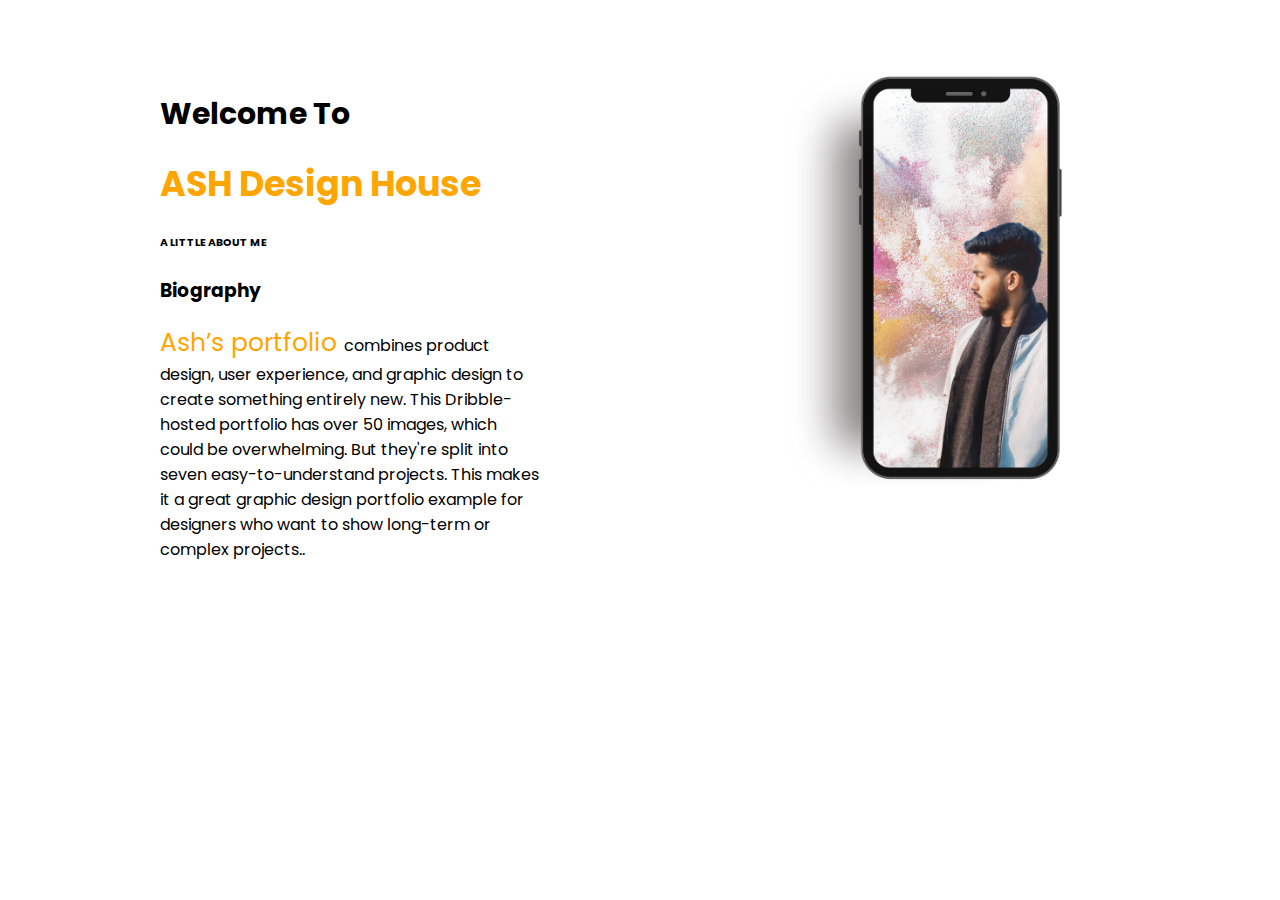
==== index.html @ 67d82125 "added top part" ====
<!DOCTYPE html>
<html lang="en">
<head>
    <link rel="preconnect" href="https://fonts.googleapis.com">
    <link rel="preconnect" href="https://fonts.gstatic.com" crossorigin>
    <link href="https://fonts.googleapis.com/css2?family=Poppins:wght@200&display=swap" rel="stylesheet">
    <link rel="stylesheet" href="style.css">
    <title>Ash protfolio</title>
    
    
</head>
<body>
    <section>
        <div class="half-width">
            <h1> Welcome To </h1>
            <h1><span class="Name-highlight">ASH Design House</span></h1>
            <h6>A LITTLE ABOUT ME</h6>
            <h3>Biography</h3>
            <p> <span class="Name-1-highlight">Ash’s portfolio </span>  combines product design, user experience, and graphic design to create something entirely new. This Dribble-hosted portfolio has over 50 images, which could be overwhelming. But they're split into seven easy-to-understand projects.

                This makes it a great graphic design portfolio example for designers who want to show long-term or complex projects..</p>
        </div>

       <div class="half-width">
        <img src="Profile.png" alt="">
     </div>
    </section>

</body>
</html>
---- style.css ----
body{
    font-family: 'Poppins', sans-serif;
}

h1{
    font-size: 30px;
    
}
.Name-highlight{
    font-size: 35px;
    color: orange;
}
.Name-1-highlight{
    font-size: 25px;
    color: orange;
}
.half-width{
    width: 30%;
    float: left;
    margin: 5%;
    padding-left: 7%;

    
}
.half-width img{
    width: 109%;
  
}
.p{
    text-align: justify;
    text-justify: inter-word;
  }
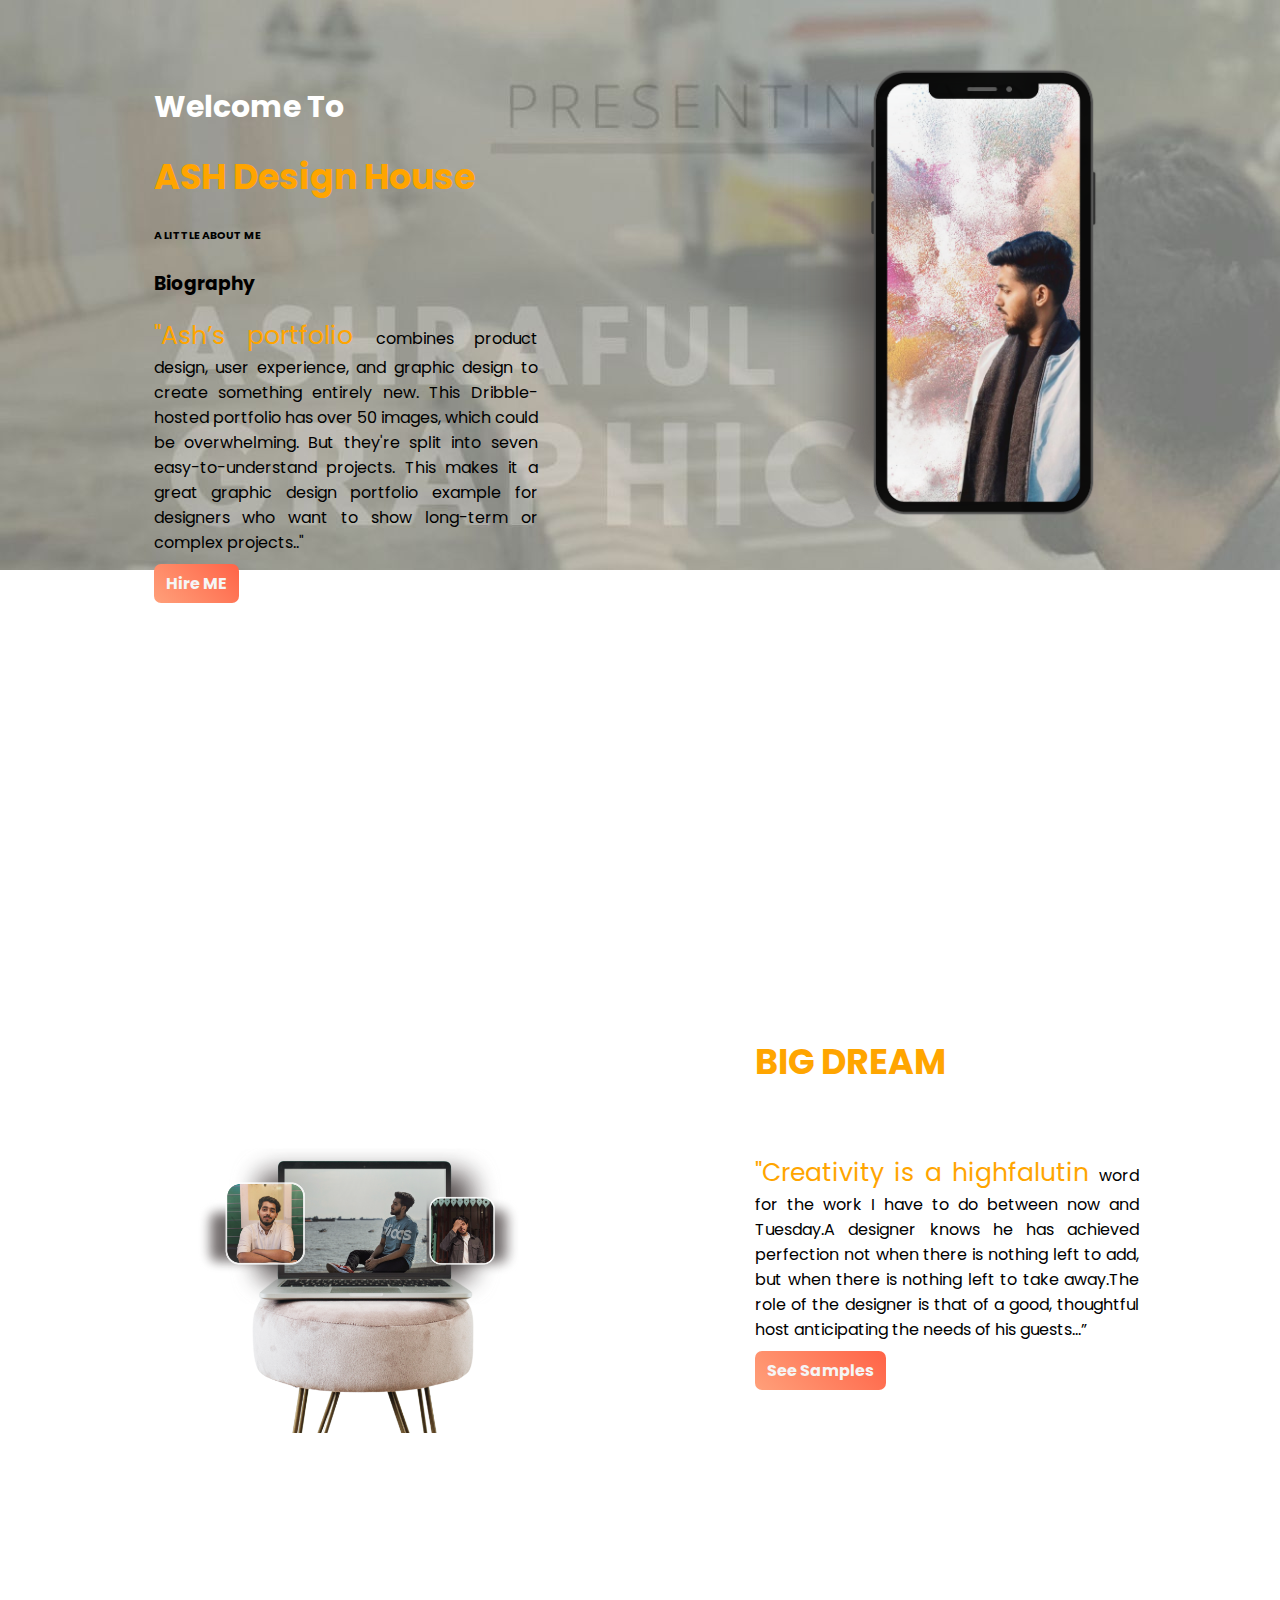
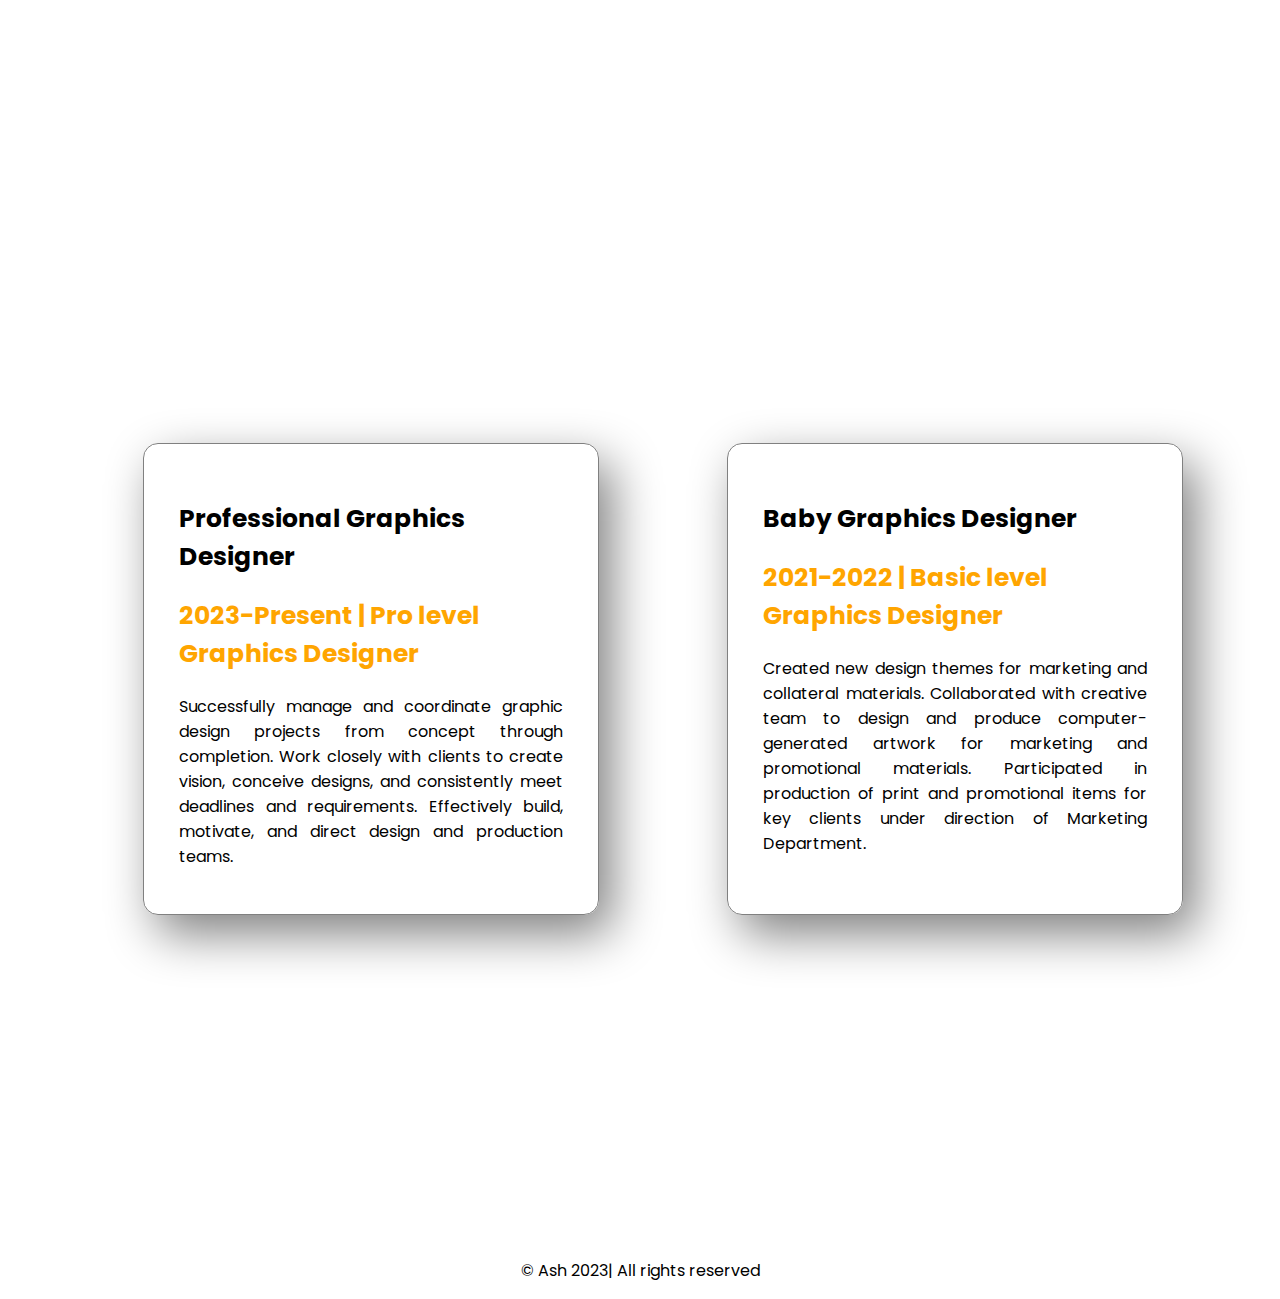
==== commit 64b087e0: "finished my first ever website" ====
--- a/index.html
+++ b/index.html
@@ -1,6 +1,7 @@
 <!DOCTYPE html>
 <html lang="en">
 <head>
+    
     <link rel="preconnect" href="https://fonts.googleapis.com">
     <link rel="preconnect" href="https://fonts.gstatic.com" crossorigin>
     <link href="https://fonts.googleapis.com/css2?family=Poppins:wght@200&display=swap" rel="stylesheet">
@@ -9,22 +10,56 @@
     
     
 </head>
-<body>
-    <section>
+<body class="top-banner">
+    <section >
         <div class="half-width">
-            <h1> Welcome To </h1>
-            <h1><span class="Name-highlight">ASH Design House</span></h1>
+            <h1><span class="Name-3-highlight">Welcome To</span> </h1>
+            <h1><span class="Name-4-highlight">ASH Design House</span></h1>
             <h6>A LITTLE ABOUT ME</h6>
             <h3>Biography</h3>
-            <p> <span class="Name-1-highlight">Ash’s portfolio </span>  combines product design, user experience, and graphic design to create something entirely new. This Dribble-hosted portfolio has over 50 images, which could be overwhelming. But they're split into seven easy-to-understand projects.
-
-                This makes it a great graphic design portfolio example for designers who want to show long-term or complex projects..</p>
-        </div>
+            <p class="ex-01"> <span class="Name-1-highlight">"Ash’s portfolio </span>  combines product design, user experience, and graphic design to create something entirely new. This Dribble-hosted portfolio has over 50 images, which could be overwhelming. But they're split into seven easy-to-understand projects.
+            This makes it a great graphic design portfolio example for designers who want to show long-term or complex projects.."</p>
+                <a class="link-button" target="_blank" href="https://www.instagram.com/ash_dude07/?igshid=ZDc4ODBmNjlmNQ%3D%3D">Hire ME</a>
+            </div>
 
        <div class="half-width">
         <img src="Profile.png" alt="">
      </div>
     </section>
+    <section class="Dream-area">
+        <div class="half-width">
+            <img src="2ndprofile.png">
+
+        </div>
+        <div class="half-width">
+            <h2><span class="Name-4-highlight"> BIG DREAM </span></h2>
+            <h6><span class="Name-3-highlight">Become World No.1 Graphics designer </span> </h6>
+            <p class="ex-01"> <span class="Name-1-highlight">"Creativity is a highfalutin </span> word for the work I have to do between now and Tuesday.A designer knows he has achieved perfection not when there is nothing left to add, but when there is nothing left to take away.The role of the designer is that of a good, thoughtful host anticipating the needs of his guests...” </p>
+            <a class="link-button" target="_blank" href="https://www.youtube.com/watch?v=FGaO0krcOE4">See Samples</a>
+
+
+        </div>
+
+
+    </section>
+    <section class="experience-area">
+        <div class="half-width single-experience">
+            <h2>Professional Graphics Designer </h2>
+            <h4><span class="Name-1-highlight">2023-Present | Pro level Graphics Designer</span> </h4>
+            <p class="ex-01">Successfully manage and coordinate graphic design projects from concept through completion. Work closely with clients to create vision, conceive designs, and consistently meet deadlines and requirements. Effectively build, motivate, and direct design and production teams.</p>
+    
+        </div>
+        <div  class="half-width single-experience">
+            <h2>Baby Graphics Designer </h2>
+            <h4><span class="Name-1-highlight">2021-2022 | Basic level Graphics Designer</span> </h4>
+            
+            <p class="ex-01">Created new design themes for marketing and collateral materials. Collaborated with creative team to design and produce computer-generated artwork for marketing and promotional materials. Participated in production of print and promotional items for key clients under direction of Marketing Department.</p>
+    
+        </div>
+    </section>
+<footer>
+    <p> © Ash 2023| All rights reserved</p>
+</footer>
 
 </body>
 </html>--- a/style.css
+++ b/style.css
@@ -1,19 +1,31 @@
 body{
     font-family: 'Poppins', sans-serif;
+    margin: 0px;
 }
 
 h1{
     font-size: 30px;
     
 }
-.Name-highlight{
+
+
+h2{
+    font-size: 25px;
+}
+.Name-4-highlight{
     font-size: 35px;
     color: orange;
 }
 .Name-1-highlight{
     font-size: 25px;
     color: orange;
+
 }
+.Name-3-highlight{
+    color: white;
+
+}
+
 .half-width{
     width: 30%;
     float: left;
@@ -23,10 +35,71 @@
     
 }
 .half-width img{
-    width: 109%;
+    width: 119%;
   
 }
 .p{
     text-align: justify;
     text-justify: inter-word;
-  }+    ;
+  }
+
+.top-banner{ background-image: url("back2.jpg");
+    
+    background-repeat: no-repeat;
+    height:auto;
+    width: auto;
+    background-attachment: fixed;
+}
+section{
+    height:800px;
+    padding-bottom: 150px;
+}
+.link-button{
+    text-decoration: none;
+    background-image: linear-gradient(45deg,lightsalmon, tomato);
+    padding: 8px 12px;
+    border-radius: 7px;
+    color: whitesmoke;
+    font-weight: bold;
+    
+
+}
+
+.experience-area{
+      width: 100%;
+      float: left;
+      padding: 79px;
+
+}
+.Dream-area img{
+    width: 109%;
+}
+.single-experience{
+    box-shadow: 13px 19px 49px gray;
+    border-radius: 15px ;
+    height: 50%;
+    width: 30%;
+    float: left;
+   
+   padding: 35px;
+   
+   border: 0.5px solid gray; 
+   
+}
+.ex-01{
+    text-align: justify;
+}
+#full-stack{
+    border-left: 5x solid  ;
+    border-image: linear-gradient( 180deg, black gray);
+    border-image-slice: 1;
+}
+#baby{
+    border-left: 5x solid  ;
+    border-image: linear-gradient( 180deg,rgb(0, 0, 0) rgb(17, 52, 150));
+    border-image-slice: 1;
+}
+footer p{
+    text-align: center;
+}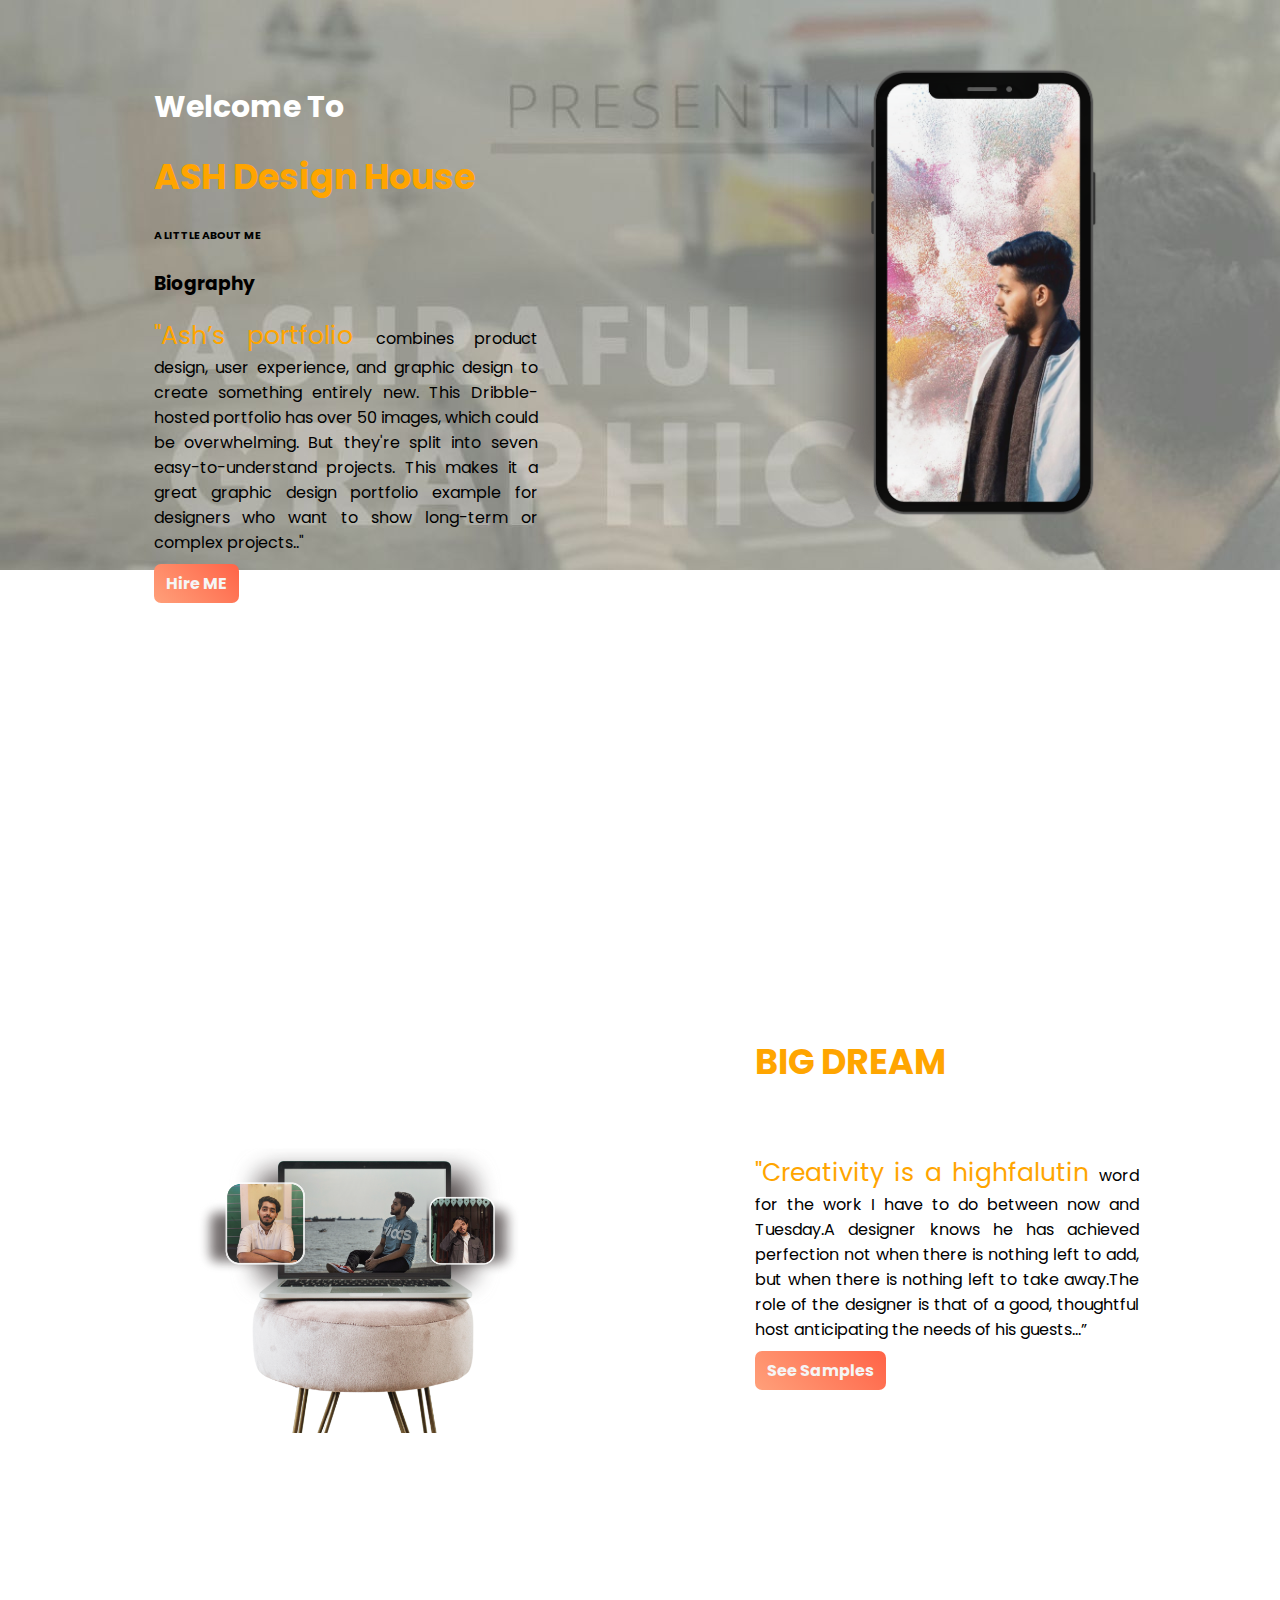
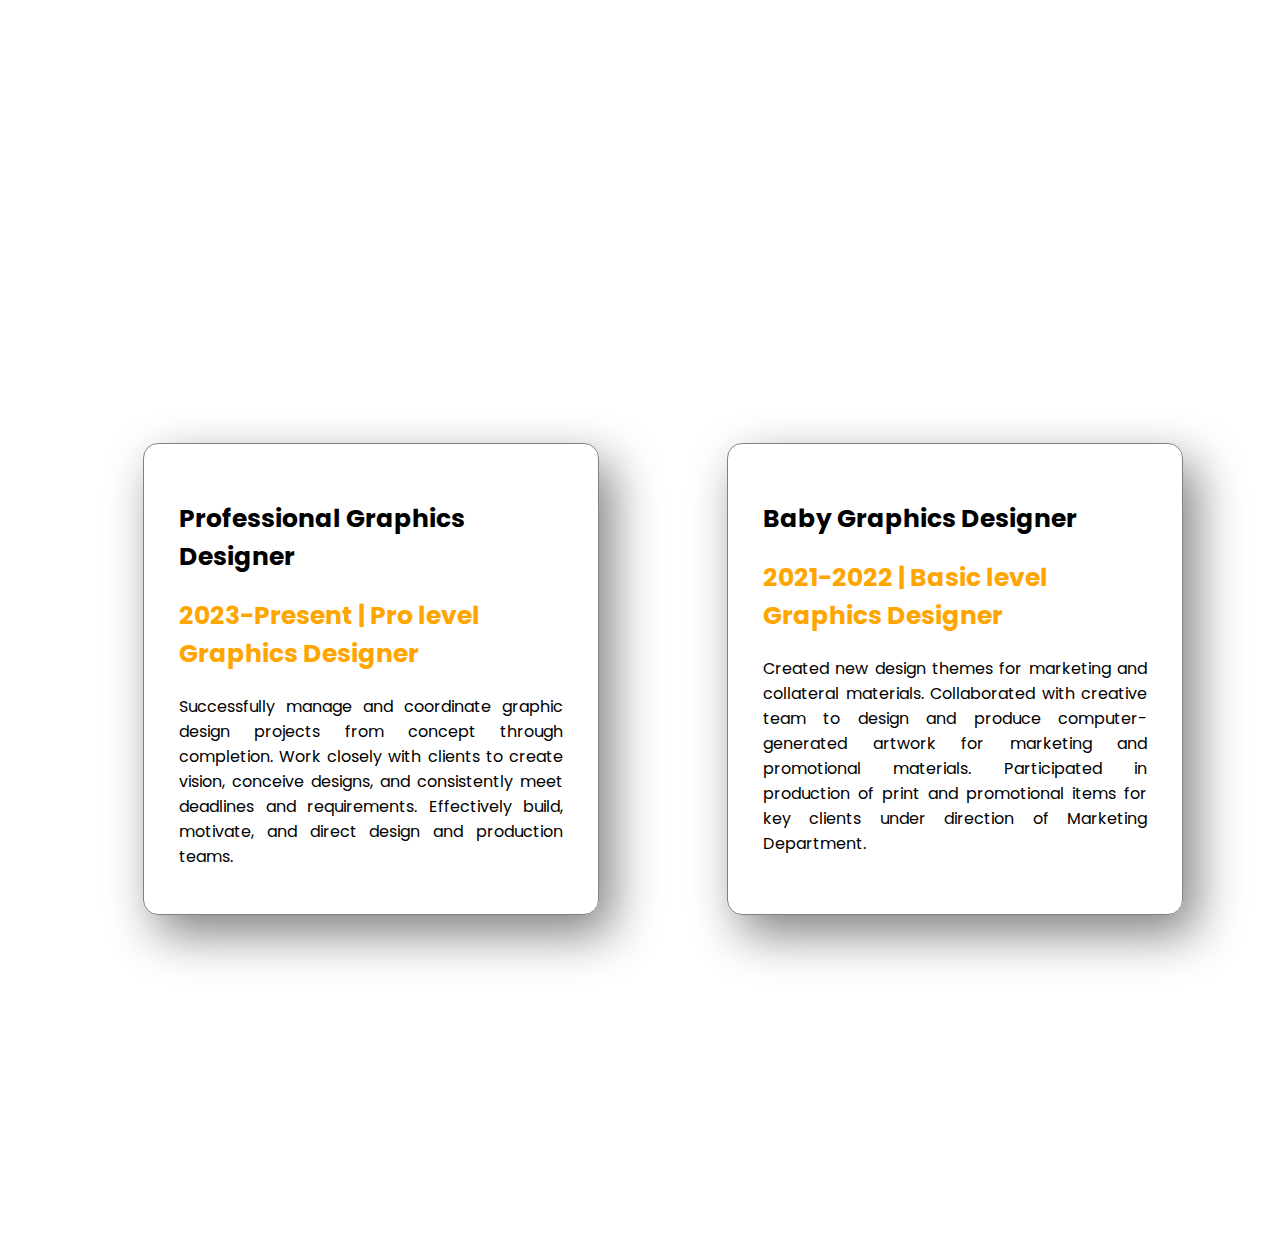
==== commit 6ad9a5a5: "finished my first portfolio" ====
--- a/index.html
+++ b/index.html
@@ -57,9 +57,6 @@
     
         </div>
     </section>
-<footer>
-    <p> © Ash 2023| All rights reserved</p>
-</footer>
 
 </body>
 </html>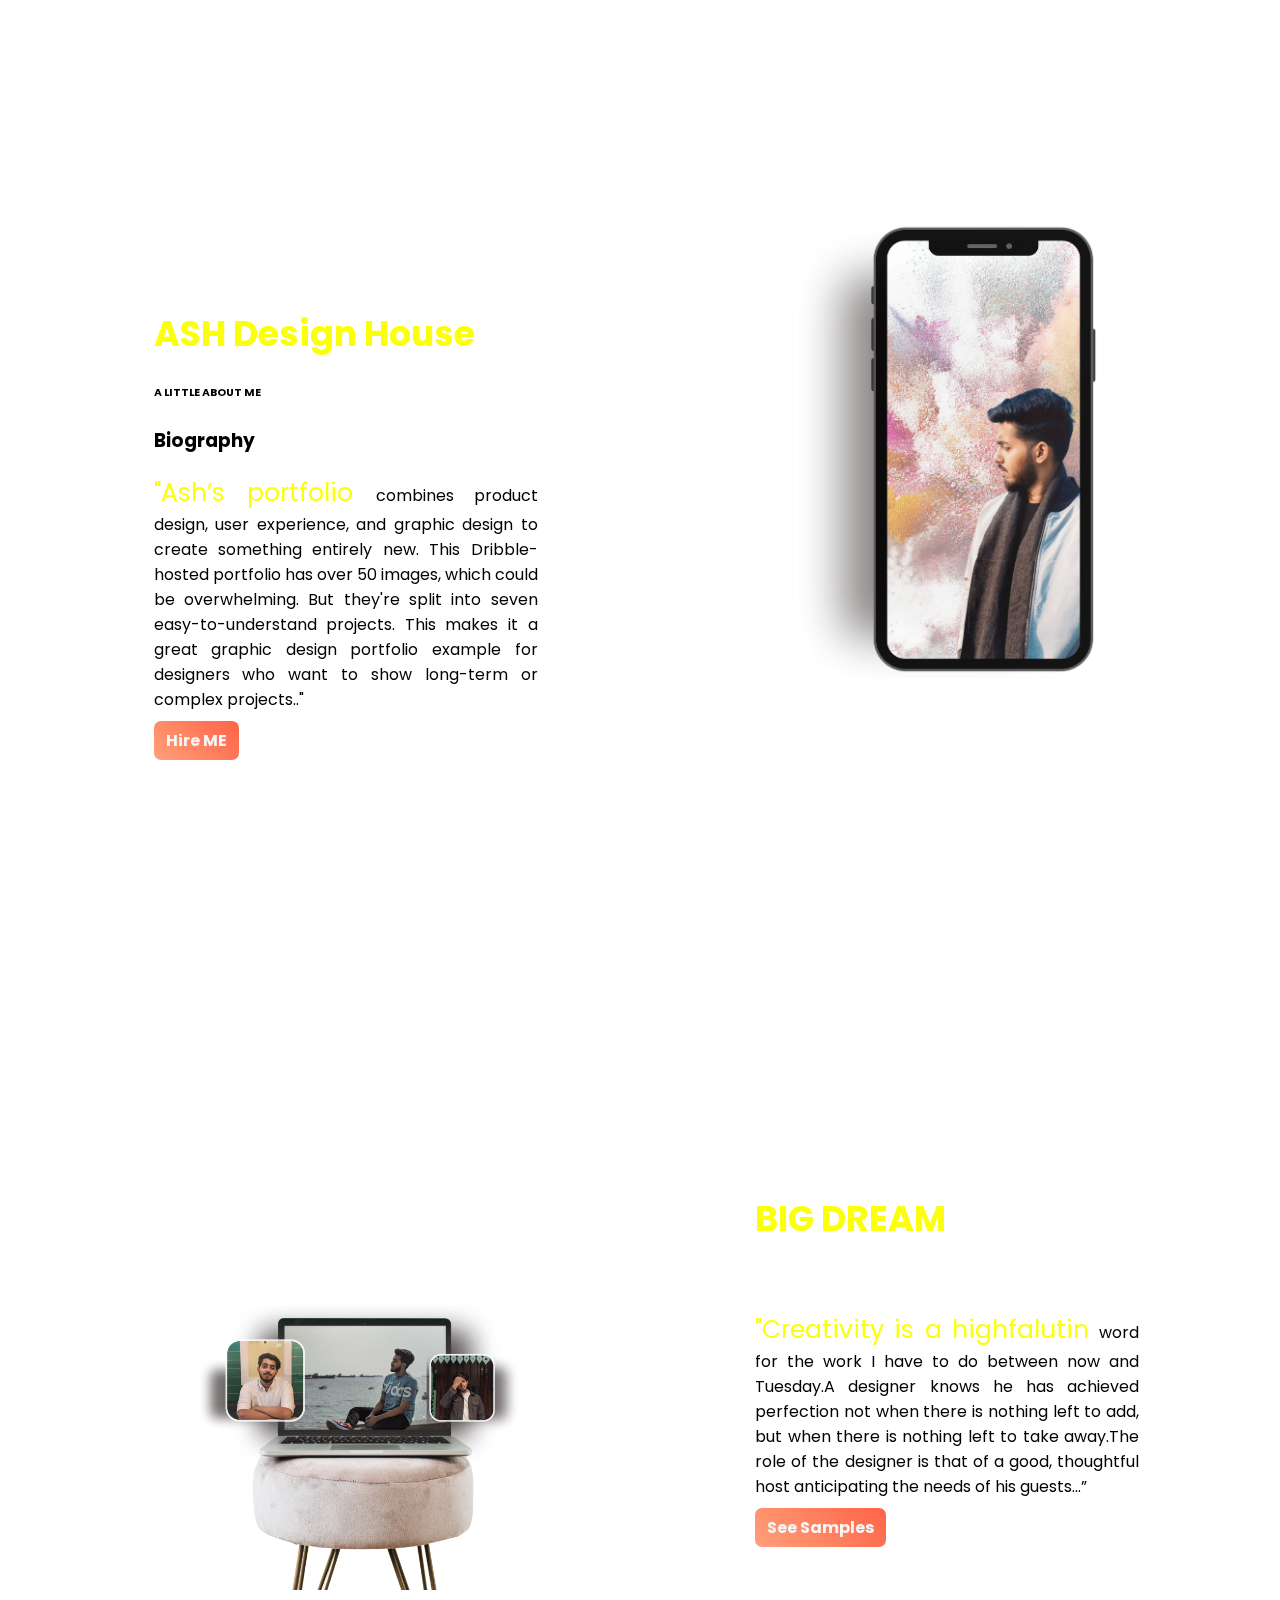
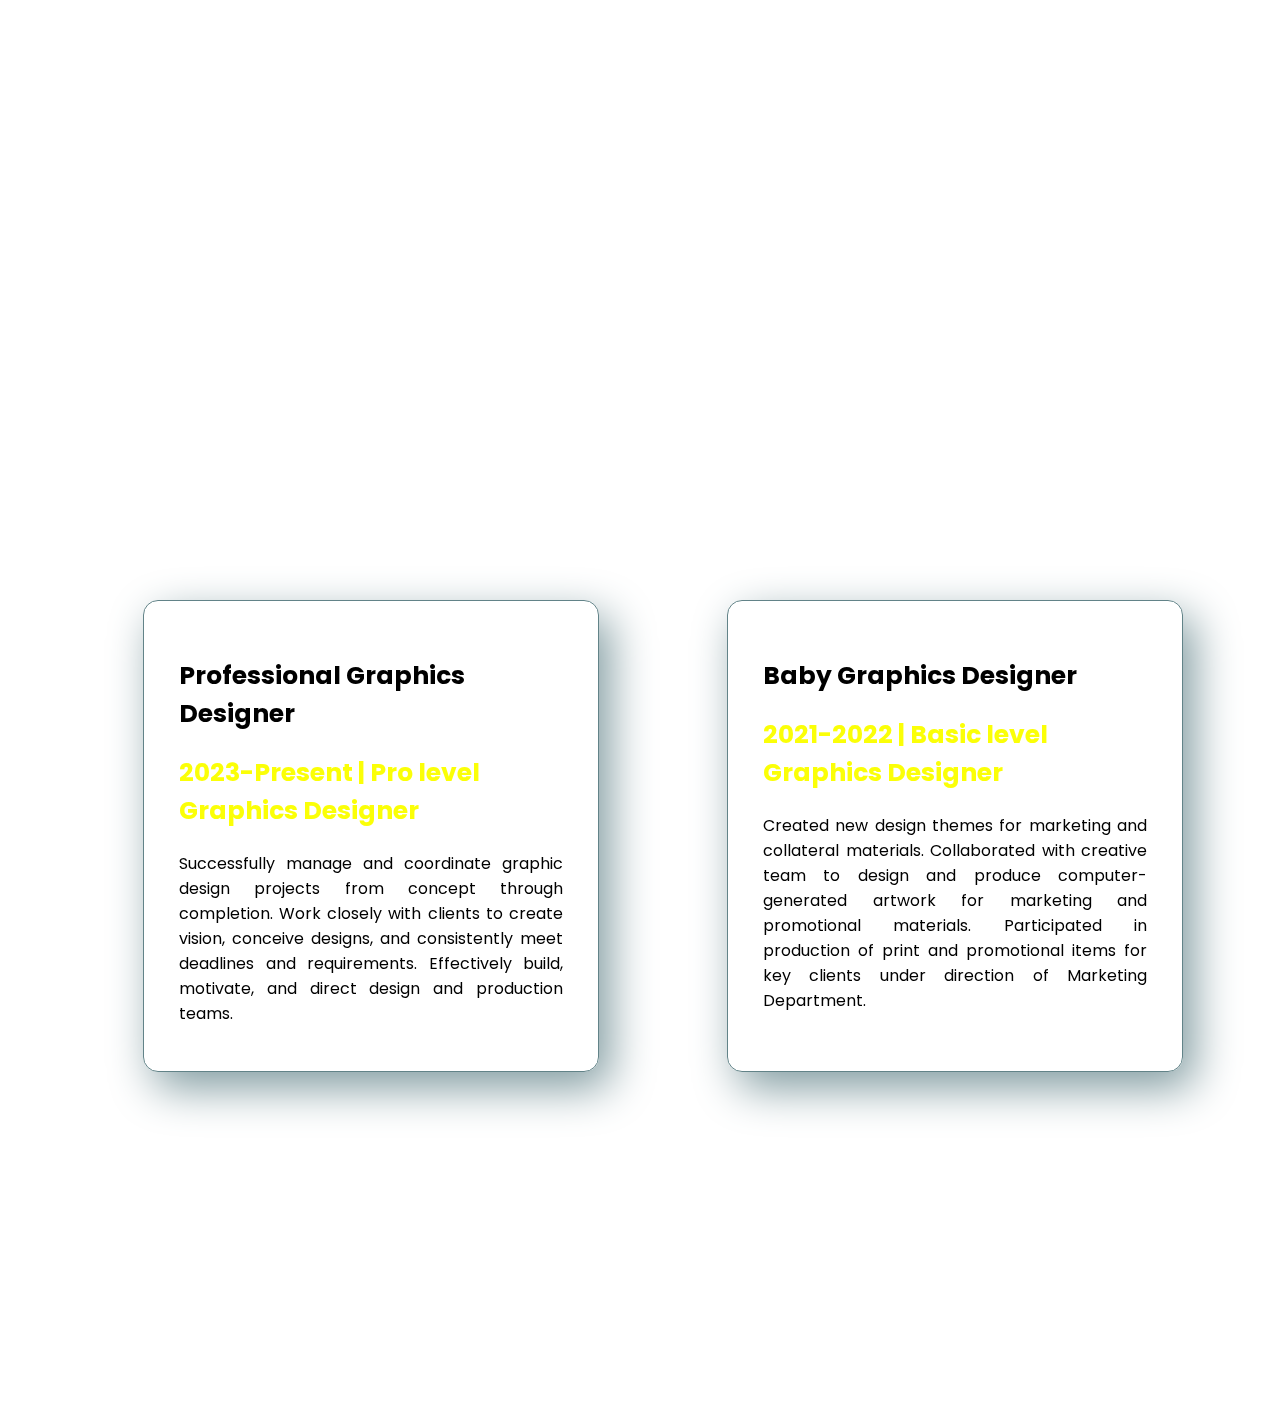
==== commit b1201dbd: "finished my recent protfolio" ====
--- a/index.html
+++ b/index.html
@@ -1,62 +1,97 @@
 <!DOCTYPE html>
 <html lang="en">
+
 <head>
-    
+
     <link rel="preconnect" href="https://fonts.googleapis.com">
     <link rel="preconnect" href="https://fonts.gstatic.com" crossorigin>
     <link href="https://fonts.googleapis.com/css2?family=Poppins:wght@200&display=swap" rel="stylesheet">
     <link rel="stylesheet" href="style.css">
     <title>Ash protfolio</title>
-    
-    
+
+
 </head>
+
 <body class="top-banner">
-    <section >
-        <div class="half-width">
-            <h1><span class="Name-3-highlight">Welcome To</span> </h1>
-            <h1><span class="Name-4-highlight">ASH Design House</span></h1>
-            <h6>A LITTLE ABOUT ME</h6>
-            <h3>Biography</h3>
-            <p class="ex-01"> <span class="Name-1-highlight">"Ash’s portfolio </span>  combines product design, user experience, and graphic design to create something entirely new. This Dribble-hosted portfolio has over 50 images, which could be overwhelming. But they're split into seven easy-to-understand projects.
-            This makes it a great graphic design portfolio example for designers who want to show long-term or complex projects.."</p>
-                <a class="link-button" target="_blank" href="https://www.instagram.com/ash_dude07/?igshid=ZDc4ODBmNjlmNQ%3D%3D">Hire ME</a>
+    <div class="">
+
+        
+            <video autoplay loop muted plays-inline class="myvideo"  >
+            <source style="width: 1900px;" src="Ash graphics (2).mp4" type="video/mp4">
+
+        </video>
+
+<div class="navbar">
+
+    <ul>
+<li><a href="#">HOME</a></li>
+<li><a href="#">ABOUT</a></li>
+<li><a href="#">CONTACT</a></li>
+<li><a href="#">SUPPORT</a></li>
+
+    </ul>
+</div>
+        <section>
+            <div class="half-width">
+                <h1><span class="Name-3-highlight">Welcome To</span> </h1>
+                <h1><span class="Name-4-highlight">ASH Design House</span></h1>
+                <h6>A LITTLE ABOUT ME</h6>
+                <h3>Biography</h3>
+                <p class="ex-01"> <span class="Name-1-highlight">"Ash’s portfolio </span> combines product design, user
+                    experience, and graphic design to create something entirely new. This Dribble-hosted portfolio has
+                    over 50 images, which could be overwhelming. But they're split into seven easy-to-understand
+                    projects.
+                    This makes it a great graphic design portfolio example for designers who want to show long-term or
+                    complex projects.."</p>
+                <a class="link-button" target="_blank"
+                    href="https://www.instagram.com/ash_dude07/?igshid=ZDc4ODBmNjlmNQ%3D%3D">Hire ME</a>
             </div>
 
-       <div class="half-width">
-        <img src="Profile.png" alt="">
-     </div>
-    </section>
-    <section class="Dream-area">
-        <div class="half-width">
-            <img src="2ndprofile.png">
+            <div class="half-width">
+                <img src="Profile.png" alt="">
+            </div>
+        </section>
+        <section class="Dream-area">
+            <div class="half-width">
+                <img src="2ndprofile.png">
 
-        </div>
-        <div class="half-width">
-            <h2><span class="Name-4-highlight"> BIG DREAM </span></h2>
-            <h6><span class="Name-3-highlight">Become World No.1 Graphics designer </span> </h6>
-            <p class="ex-01"> <span class="Name-1-highlight">"Creativity is a highfalutin </span> word for the work I have to do between now and Tuesday.A designer knows he has achieved perfection not when there is nothing left to add, but when there is nothing left to take away.The role of the designer is that of a good, thoughtful host anticipating the needs of his guests...” </p>
-            <a class="link-button" target="_blank" href="https://www.youtube.com/watch?v=FGaO0krcOE4">See Samples</a>
+            </div>
+            <div class="half-width">
+                <h2><span class="Name-4-highlight"> BIG DREAM </span></h2>
+                <h6><span class="Name-3-highlight">Become World No.1 Graphics designer </span> </h6>
+                <p class="ex-01"> <span class="Name-1-highlight">"Creativity is a highfalutin </span> word for the work
+                    I have to do between now and Tuesday.A designer knows he has achieved perfection not when there is
+                    nothing left to add, but when there is nothing left to take away.The role of the designer is that of
+                    a good, thoughtful host anticipating the needs of his guests...” </p>
+                <a class="link-button" target="_blank" href="https://www.youtube.com/watch?v=FGaO0krcOE4">See
+                    Samples</a>
 
 
-        </div>
+            </div>
 
 
-    </section>
-    <section class="experience-area">
-        <div class="half-width single-experience">
-            <h2>Professional Graphics Designer </h2>
-            <h4><span class="Name-1-highlight">2023-Present | Pro level Graphics Designer</span> </h4>
-            <p class="ex-01">Successfully manage and coordinate graphic design projects from concept through completion. Work closely with clients to create vision, conceive designs, and consistently meet deadlines and requirements. Effectively build, motivate, and direct design and production teams.</p>
-    
-        </div>
-        <div  class="half-width single-experience">
-            <h2>Baby Graphics Designer </h2>
-            <h4><span class="Name-1-highlight">2021-2022 | Basic level Graphics Designer</span> </h4>
-            
-            <p class="ex-01">Created new design themes for marketing and collateral materials. Collaborated with creative team to design and produce computer-generated artwork for marketing and promotional materials. Participated in production of print and promotional items for key clients under direction of Marketing Department.</p>
-    
-        </div>
-    </section>
+        </section>
+        <section class="experience-area">
+            <div class="half-width single-experience">
+                <h2>Professional Graphics Designer </h2>
+                <h4><span class="Name-1-highlight">2023-Present | Pro level Graphics Designer</span> </h4>
+                <p class="ex-01">Successfully manage and coordinate graphic design projects from concept through
+                    completion. Work closely with clients to create vision, conceive designs, and consistently meet
+                    deadlines and requirements. Effectively build, motivate, and direct design and production teams.</p>
 
+            </div>
+            <div class="half-width single-experience">
+                <h2>Baby Graphics Designer </h2>
+                <h4><span class="Name-1-highlight">2021-2022 | Basic level Graphics Designer</span> </h4>
+
+                <p class="ex-01">Created new design themes for marketing and collateral materials. Collaborated with
+                    creative team to design and produce computer-generated artwork for marketing and promotional
+                    materials. Participated in production of print and promotional items for key clients under direction
+                    of Marketing Department.</p>
+
+            </div>
+        </section>
+    </div>
 </body>
+
 </html>--- a/style.css
+++ b/style.css
@@ -14,11 +14,11 @@
 }
 .Name-4-highlight{
     font-size: 35px;
-    color: orange;
+    color: rgb(251, 255, 7);
 }
 .Name-1-highlight{
     font-size: 25px;
-    color: orange;
+    color: rgb(251, 255, 7);
 
 }
 .Name-3-highlight{
@@ -44,12 +44,31 @@
     ;
   }
 
-.top-banner{ background-image: url("back2.jpg");
-    
-    background-repeat: no-repeat;
-    height:auto;
-    width: auto;
-    background-attachment: fixed;
+
+
+
+.myvideo
+
+
+{
+    width: 100vw;
+    height: 100vh;
+    object-fit: cover;
+    position: fixed;
+    left: 0;
+    right: 0;
+    top: 0;
+    bottom: 0;
+    z-index: -1;
+
+}
+@media(min-aspect-ratio: 16/9){
+
+    .top-banner{
+        
+        width: 100%;
+        height: Auto;
+    }
 }
 section{
     height:800px;
@@ -76,7 +95,7 @@
     width: 109%;
 }
 .single-experience{
-    box-shadow: 13px 19px 49px gray;
+    box-shadow: 11px 16px 45px rgb(128, 155, 160);
     border-radius: 15px ;
     height: 50%;
     width: 30%;
@@ -84,7 +103,7 @@
    
    padding: 35px;
    
-   border: 0.5px solid gray; 
+   border: 0.5px solid rgb(98, 131, 136); 
    
 }
 .ex-01{
@@ -92,7 +111,7 @@
 }
 #full-stack{
     border-left: 5x solid  ;
-    border-image: linear-gradient( 180deg, black gray);
+    border-image: linear-gradient( 180deg, black rgb(82, 139, 153));
     border-image-slice: 1;
 }
 #baby{
@@ -100,6 +119,35 @@
     border-image: linear-gradient( 180deg,rgb(0, 0, 0) rgb(17, 52, 150));
     border-image-slice: 1;
 }
-footer p{
-    text-align: center;
+.navbar{
+    width: 90%;
+    padding:30px ;
+    margin: auto;
+    display: flex;
+    align-items: center;
+    justify-content: space-between;
+}
+.navbar ul li {list-style: none;
+    display: inline-block;
+    margin: 20px;
+    
+
+}
+.navbar ul li a{
+    text-decoration: none;
+    text-transform: uppercase;
+    color: white;
+    font-weight: 120;
+    padding: 16px;
+    font-size: smaller;
+    
+}
+li a:hover{
+    background: rgb(128, 155, 160);
+    transition: 0.10s;
+    border-radius: 35deg;
+    
+}
+.navbar a:hover{
+    color:black;
 }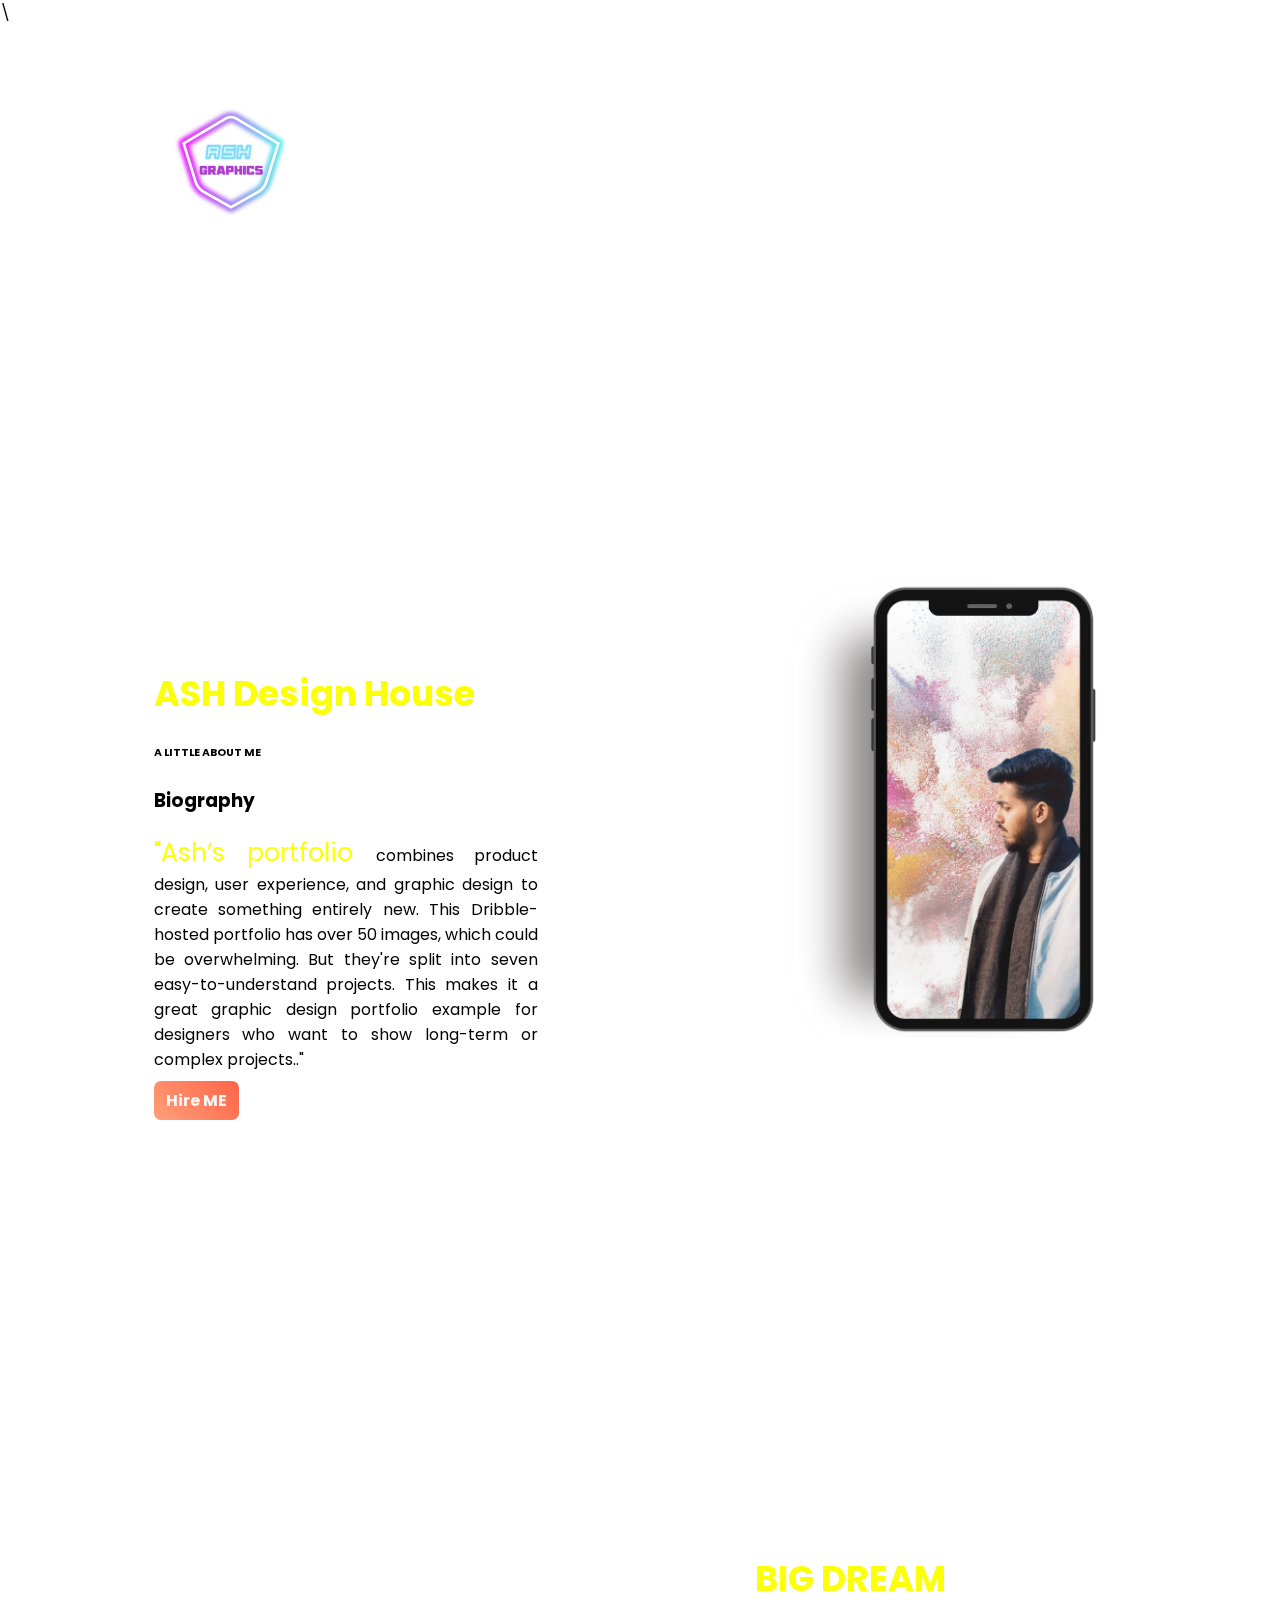
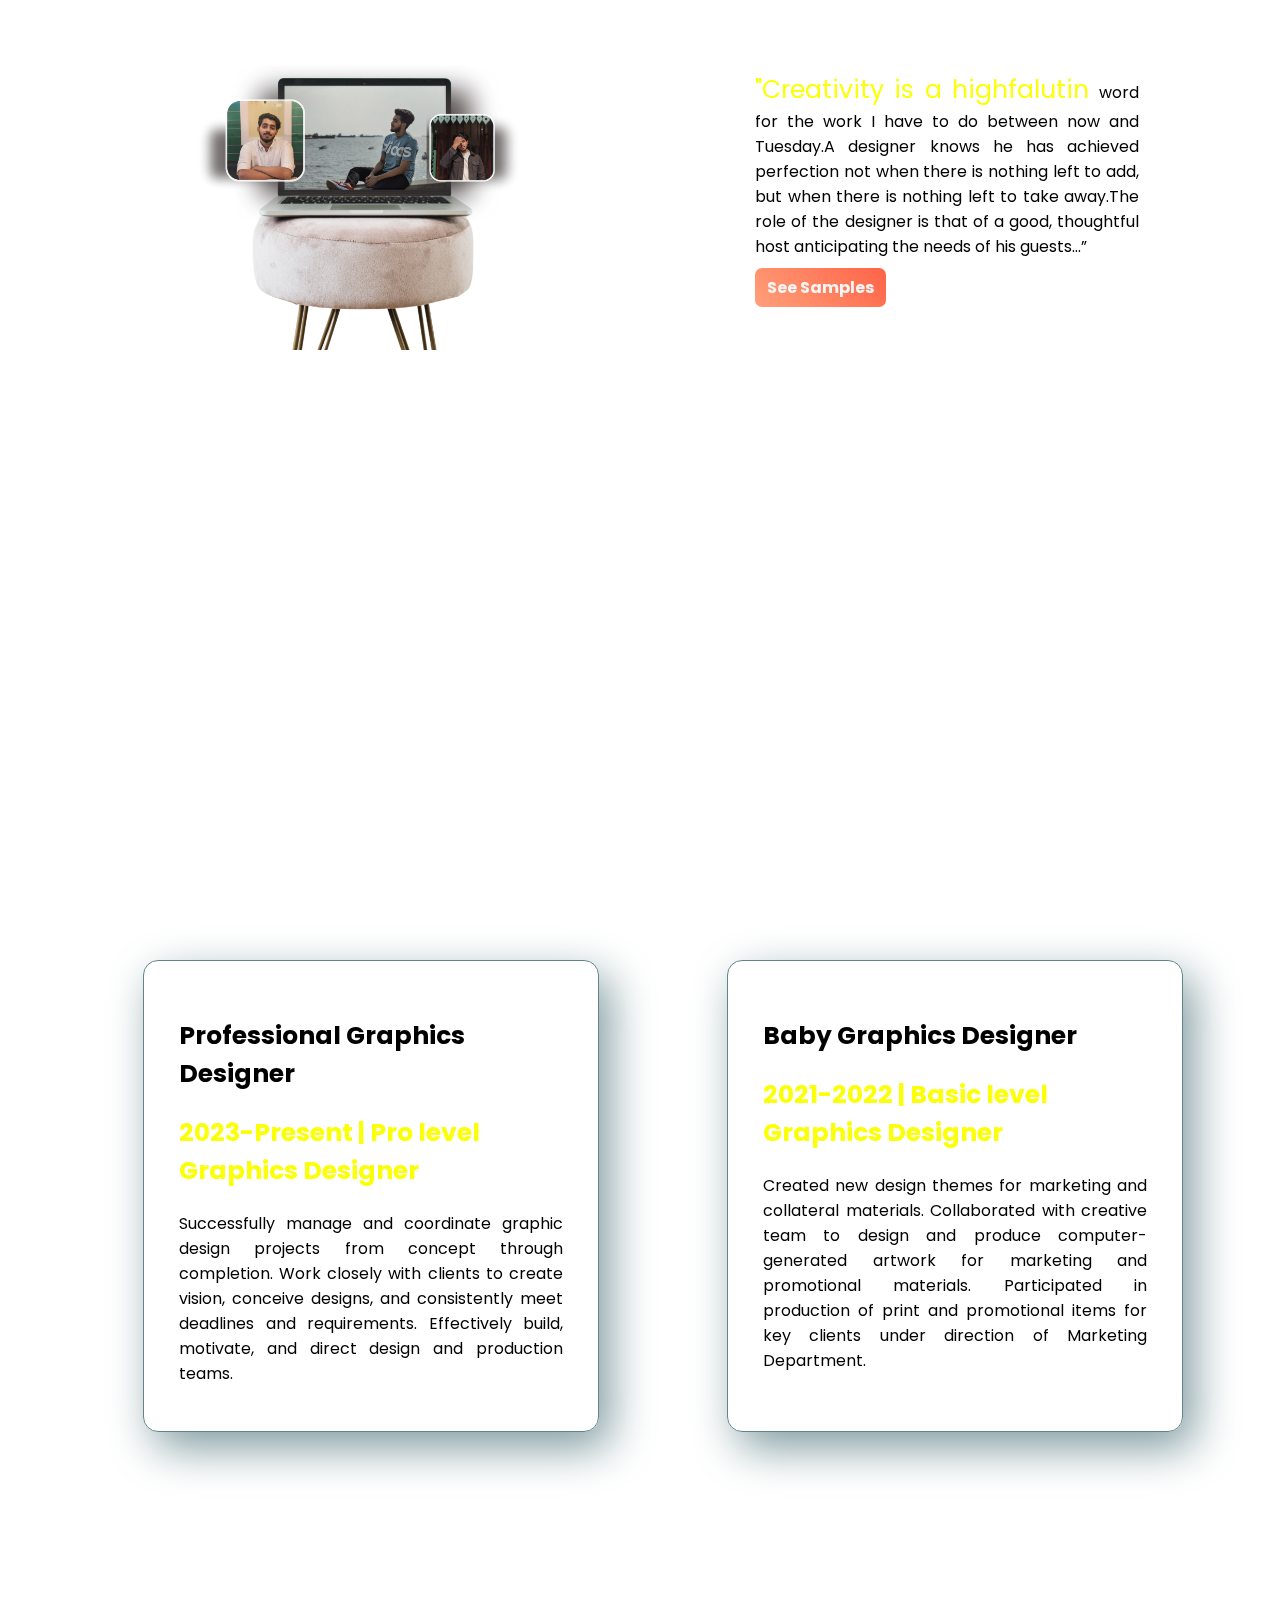
==== commit cefe3379: "new update of my protfolio" ====
--- a/index.html
+++ b/index.html
@@ -7,30 +7,40 @@
     <link rel="preconnect" href="https://fonts.gstatic.com" crossorigin>
     <link href="https://fonts.googleapis.com/css2?family=Poppins:wght@200&display=swap" rel="stylesheet">
     <link rel="stylesheet" href="style.css">
-    <title>Ash protfolio</title>
+    <title>Ash protfolio</title>\
+    
+    <link rel="icon" href="Ash-logo-animation.png">
+
 
 
 </head>
 
 <body class="top-banner">
     <div class="">
-
-        
             <video autoplay loop muted plays-inline class="myvideo"  >
             <source style="width: 1900px;" src="Ash graphics (2).mp4" type="video/mp4">
 
-        </video>
+        </video></div>
+<section style="height:auto ;"> 
+    
+    
+      <div class="navbar">
+        <div class="logo">
+            <img src="Ash-logo-animation.png" alt="">
+    
+        </div>
+        <ul>
+            <li><a href="#">HOME</a></li>
+            <li><a href="#">ABOUT</a></li>
+            <li><a href="#">CONTACT</a></li>
+            <li><a href="#">SUPPORT</a></li>
+            
+                </ul>
+     </div>
 
-<div class="navbar">
 
-    <ul>
-<li><a href="#">HOME</a></li>
-<li><a href="#">ABOUT</a></li>
-<li><a href="#">CONTACT</a></li>
-<li><a href="#">SUPPORT</a></li>
-
-    </ul>
-</div>
+    
+</section>
         <section>
             <div class="half-width">
                 <h1><span class="Name-3-highlight">Welcome To</span> </h1>
@@ -53,7 +63,7 @@
         </section>
         <section class="Dream-area">
             <div class="half-width">
-                <img src="2ndprofile.png">
+                <img  src="2ndprofile.png">
 
             </div>
             <div class="half-width">
--- a/style.css
+++ b/style.css
@@ -126,6 +126,7 @@
     display: flex;
     align-items: center;
     justify-content: space-between;
+    
 }
 .navbar ul li {list-style: none;
     display: inline-block;
@@ -145,9 +146,16 @@
 li a:hover{
     background: rgb(128, 155, 160);
     transition: 0.10s;
-    border-radius: 35deg;
+   
     
 }
 .navbar a:hover{
     color:black;
-}+}
+/* .logo{
+    width: 220%;
+    float: left;
+    margin: 5%;
+    padding-left: 7%;
+
+} */